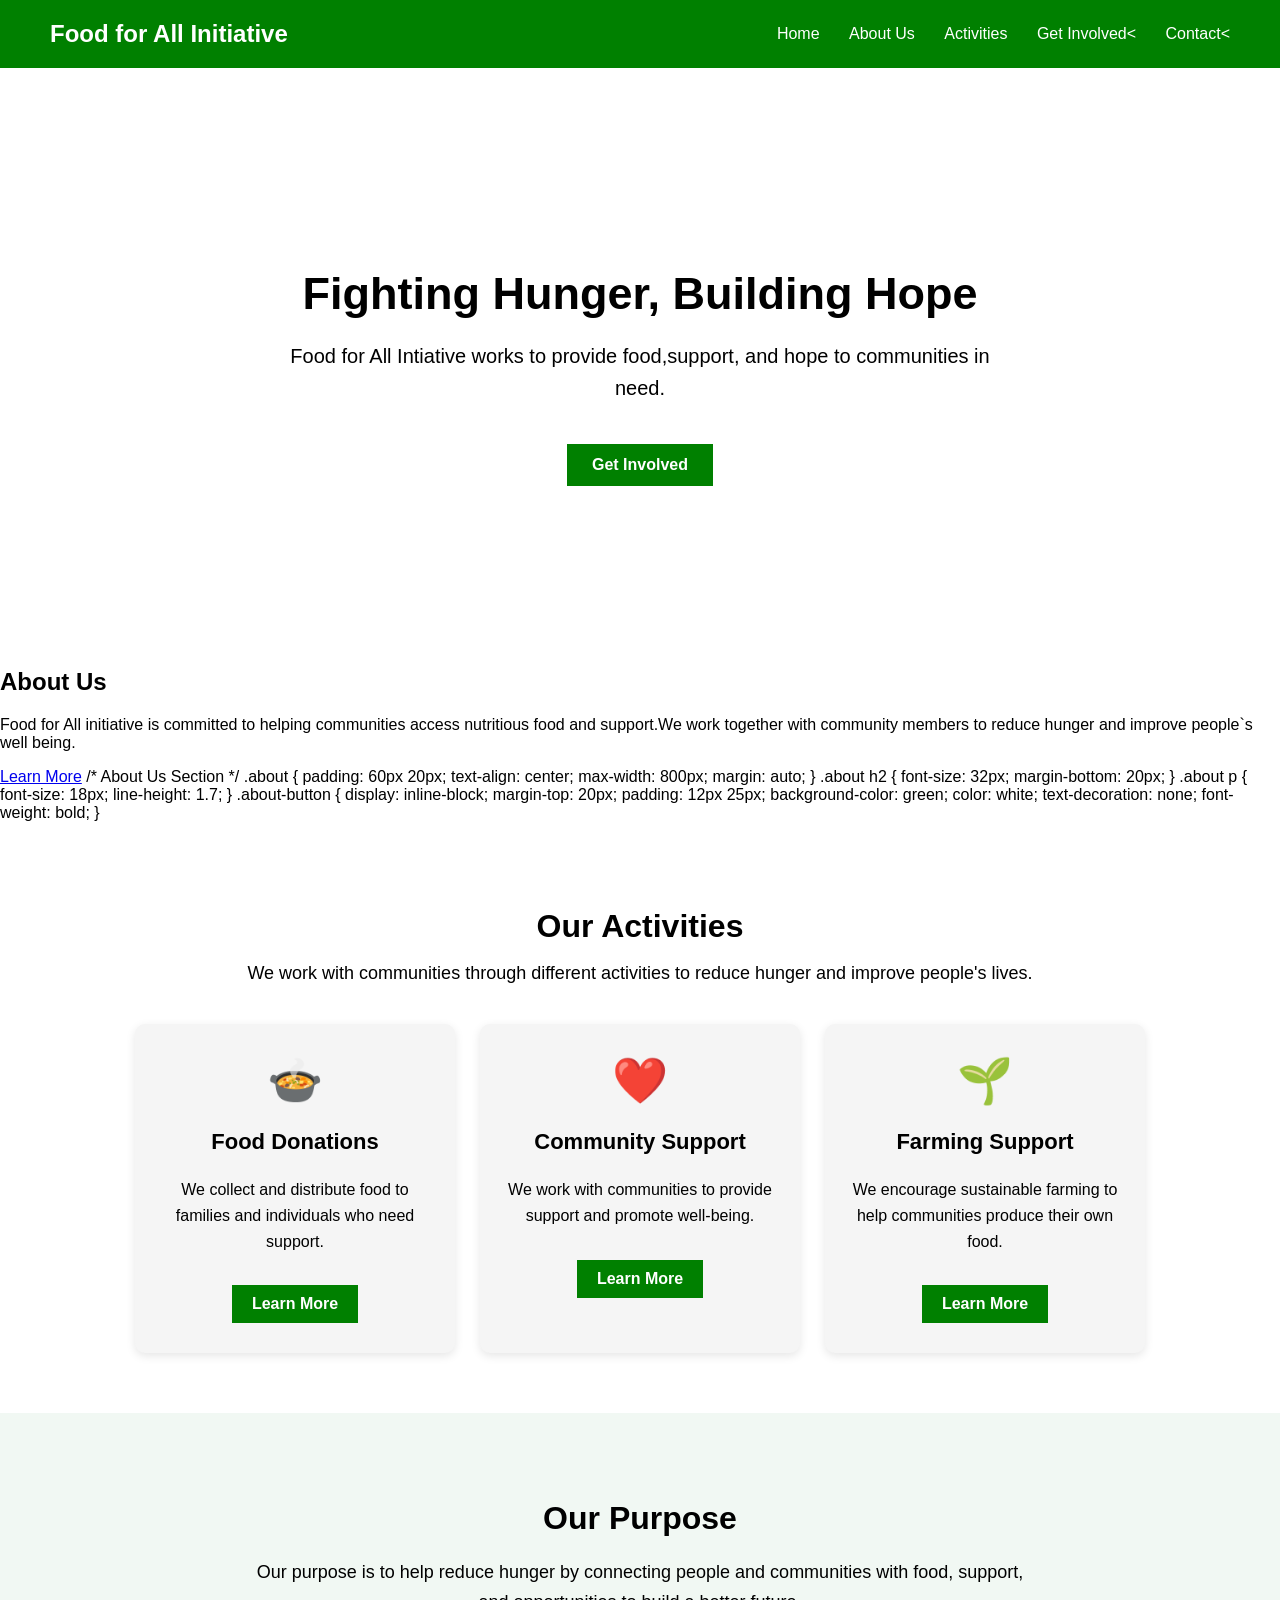
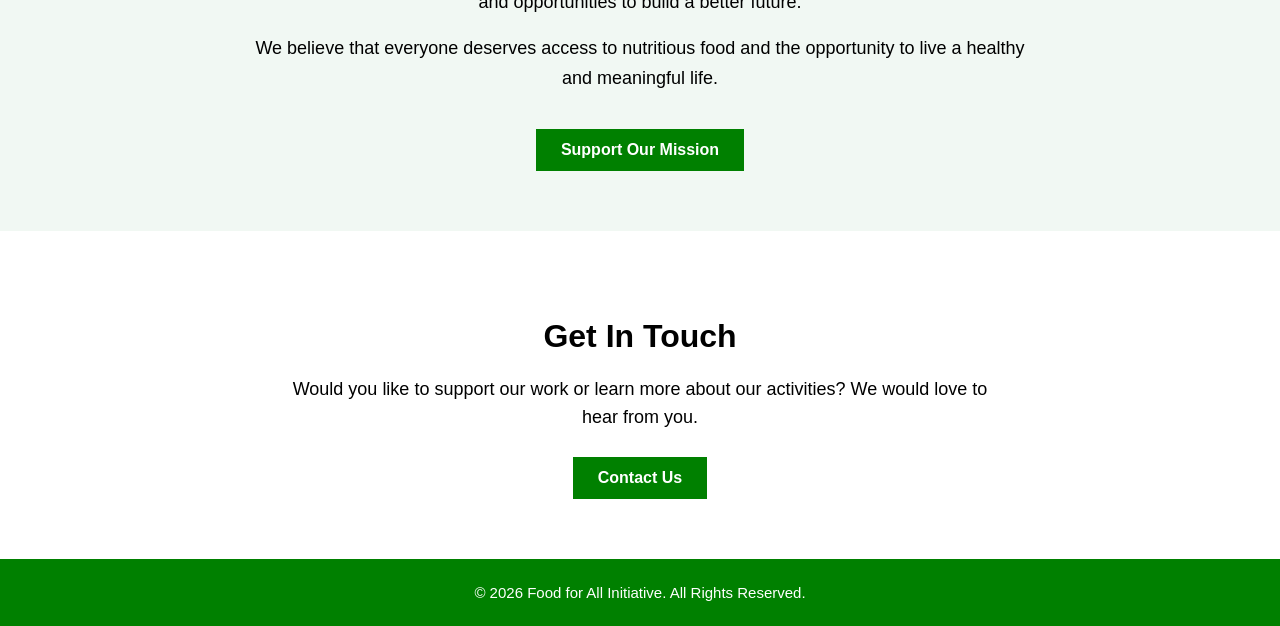
==== index.html @ cef1d058 "Add files via upload" ====
<!DOCTYPE html>
<html lang="en">
    <head>
        <meta charset="UTF-8">
        <meta name="viewport" content="width=device-widith,initial-scale=1.0">
       <title>Food for All Initiative</title>
       <link rel="stylesheet" href="style.css">
       </head>
       <body>
        <!--Header-->
        <header>
            <div class="logo">
                Food for All Initiative
                </div>
                <!--Navigation Menu-->
                <nav>
                    <a href="index.html">Home</a>
                    <a href="#">About Us</a>
                    <a href="#">Activities</a>
                    <a href="#">Get Involved<</a>
                    <a href="#">Contact<</a>
                </nav>
                </header>
                <!--Hero section-->
                <section class="hero">
                    <div class="hero-content">
                        <h1>Fighting Hunger, Building Hope</h1>
                        <p>
                            Food for All Intiative works to provide food,support, and hope to communities in need.
                         </p>
                         <a href="#" class="hero-button" >Get Involved</a>
                         </div>
                         </section>
                       <!--About Us Section--> 
                       <section class="about">
                        <h2>About Us</h2>
                        <p>
                            Food for All initiative is committed to helping communities access nutritious food and support.We work together with community members to reduce hunger and improve people`s well being.
                            </p>
                            <a href="#" class="about-button">Learn More</a>
                            /* About Us Section */
.about {
    padding: 60px 20px;
    text-align: center;
    max-width: 800px;
    margin: auto;
}

.about h2 {
    font-size: 32px;
    margin-bottom: 20px;
}

.about p {
    font-size: 18px;
    line-height: 1.7;
}

.about-button {
    display: inline-block;
    margin-top: 20px;
    padding: 12px 25px;
    background-color: green;
    color: white;
    text-decoration: none;
    font-weight: bold;
}
<!-- Our Activities Section -->
<section class="activities">
    <h2>Our Activities</h2>

    <p class="activities-intro">
        We work with communities through different activities
        to reduce hunger and improve people's lives.
    </p>

    <div class="activity-container">

        <div class="activity-card">
            <div class="icon">🍲</div>
            <h3>Food Donations</h3>
            <p>
                We collect and distribute food to families
                and individuals who need support.
            </p>
            <a href="#" class="activity-button">Learn More</a>
        </div>

        <div class="activity-card">
            <div class="icon">❤️</div>
            <h3>Community Support</h3>
            <p>
                We work with communities to provide support
                and promote well-being.
            </p>
            <a href="#" class="activity-button">Learn More</a>
        </div>

        <div class="activity-card">
            <div class="icon">🌱</div>
            <h3>Farming Support</h3>
            <p>
                We encourage sustainable farming to help
                communities produce their own food.
            </p>
            <a href="#" class="activity-button">Learn More</a>
        </div>

    </div>
</section>
<!-- Purpose Section -->
<section class="purpose">
    <h2>Our Purpose</h2>

    <p>
        Our purpose is to help reduce hunger by connecting
        people and communities with food, support, and
        opportunities to build a better future.
    </p>

    <p>
        We believe that everyone deserves access to nutritious
        food and the opportunity to live a healthy and
        meaningful life.
    </p>

    <a href="#" class="purpose-button">Support Our Mission</a>
</section>
<!-- Contact Section -->
<section class="contact">
    <h2>Get In Touch</h2>

    <p>
        Would you like to support our work or learn more
        about our activities? We would love to hear from you.
    </p>

    <a href="#" class="contact-button">Contact Us</a>
</section>
<!-- Footer -->
<footer>
    <p>&copy; 2026 Food for All Initiative. All Rights Reserved.</p>
</footer>
---- style.css ----
body {
    margin: 0;
    font-family: Arial, sans-serif;
}

header {
    display: flex;
    justify-content: space-between;
    align-items: center;
    padding: 20px 50px;
    background-color: green;
}

.logo {
    color: white;
    font-size: 24px;
    font-weight: bold;
}

nav a {
    color: white;
    text-decoration: none;
    margin-left: 25px;
    font-size: 16px;
}

nav a:hover {
    text-decoration: underline;
}
/* Hero Section */
.hero {
    min-height: 500px;
    display: flex;
    justify-content: center;
    align-items: center;
    text-align: center;
    padding: 40px;
    background-image: url("images/food.jpg");
    background-size: cover;
    background-position: center;
}

.hero-content {
    max-width: 700px;
    padding: 30px;
    background-color: rgba(255, 255, 255, 0.9);
}

.hero h1 {
    font-size: 45px;
    margin-bottom: 20px;
}

.hero p {
    font-size: 20px;
    line-height: 1.6;
}

.hero-button {
    display: inline-block;
    margin-top: 20px;
    padding: 12px 25px;
    background-color: green;
    color: white;
    text-decoration: none;
    font-weight: bold;
}
/* Our Activities Section */
.activities {
    padding: 60px 20px;
    text-align: center;
}

.activities h2 {
    font-size: 32px;
    margin-bottom: 15px;
}

.activities-intro {
    font-size: 18px;
    margin-bottom: 40px;
}

.activity-container {
    display: flex;
    justify-content: center;
    gap: 25px;
    flex-wrap: wrap;
}

.activity-card {
    width: 280px;
    padding: 30px 20px;
    background-color: #f5f5f5;
    border-radius: 10px;
    box-shadow: 0 3px 10px rgba(0, 0, 0, 0.1);
}

.icon {
    font-size: 45px;
    margin-bottom: 15px;
}

.activity-card h3 {
    font-size: 22px;
}

.activity-card p {
    line-height: 1.6;
}

.activity-button {
    display: inline-block;
    margin-top: 15px;
    padding: 10px 20px;
    background-color: green;
    color: white;
    text-decoration: none;
    font-weight: bold;
}
/* Purpose Section */
.purpose {
    padding: 60px 20px;
    text-align: center;
    background-color: #f1f8f3;
}

.purpose h2 {
    font-size: 32px;
    margin-bottom: 20px;
}

.purpose p {
    max-width: 800px;
    margin: 15px auto;
    font-size: 18px;
    line-height: 1.7;
}

.purpose-button {
    display: inline-block;
    margin-top: 20px;
    padding: 12px 25px;
    background-color: green;
    color: white;
    text-decoration: none;
    font-weight: bold;
}
/* Contact Section */
.contact {
    padding: 60px 20px;
    text-align: center;
}

.contact h2 {
    font-size: 32px;
    margin-bottom: 20px;
}

.contact p {
    font-size: 18px;
    line-height: 1.6;
    max-width: 700px;
    margin: auto;
}

.contact-button {
    display: inline-block;
    margin-top: 25px;
    padding: 12px 25px;
    background-color: green;
    color: white;
    text-decoration: none;
    font-weight: bold;
}
/* Footer */
footer {
    padding: 25px;
    text-align: center;
    background-color: green;
    color: white;
}

footer p {
    margin: 0;
    font-size: 15px;
}
/* Responsive Design */
@media (max-width: 768px) {

    header {
        flex-direction: column;
        padding: 20px;
    }

    nav {
        margin-top: 15px;
    }

    nav a {
        display: inline-block;
        margin: 5px;
    }

    .hero {
        min-height: 400px;
        padding: 20px;
    }

    .hero h1 {
        font-size: 32px;
    }

    .hero p {
        font-size: 17px;
    }

    .activity-container {
        flex-direction: column;
        align-items: center;
    }

    .activity-card {
        width: 80%;
    }
}
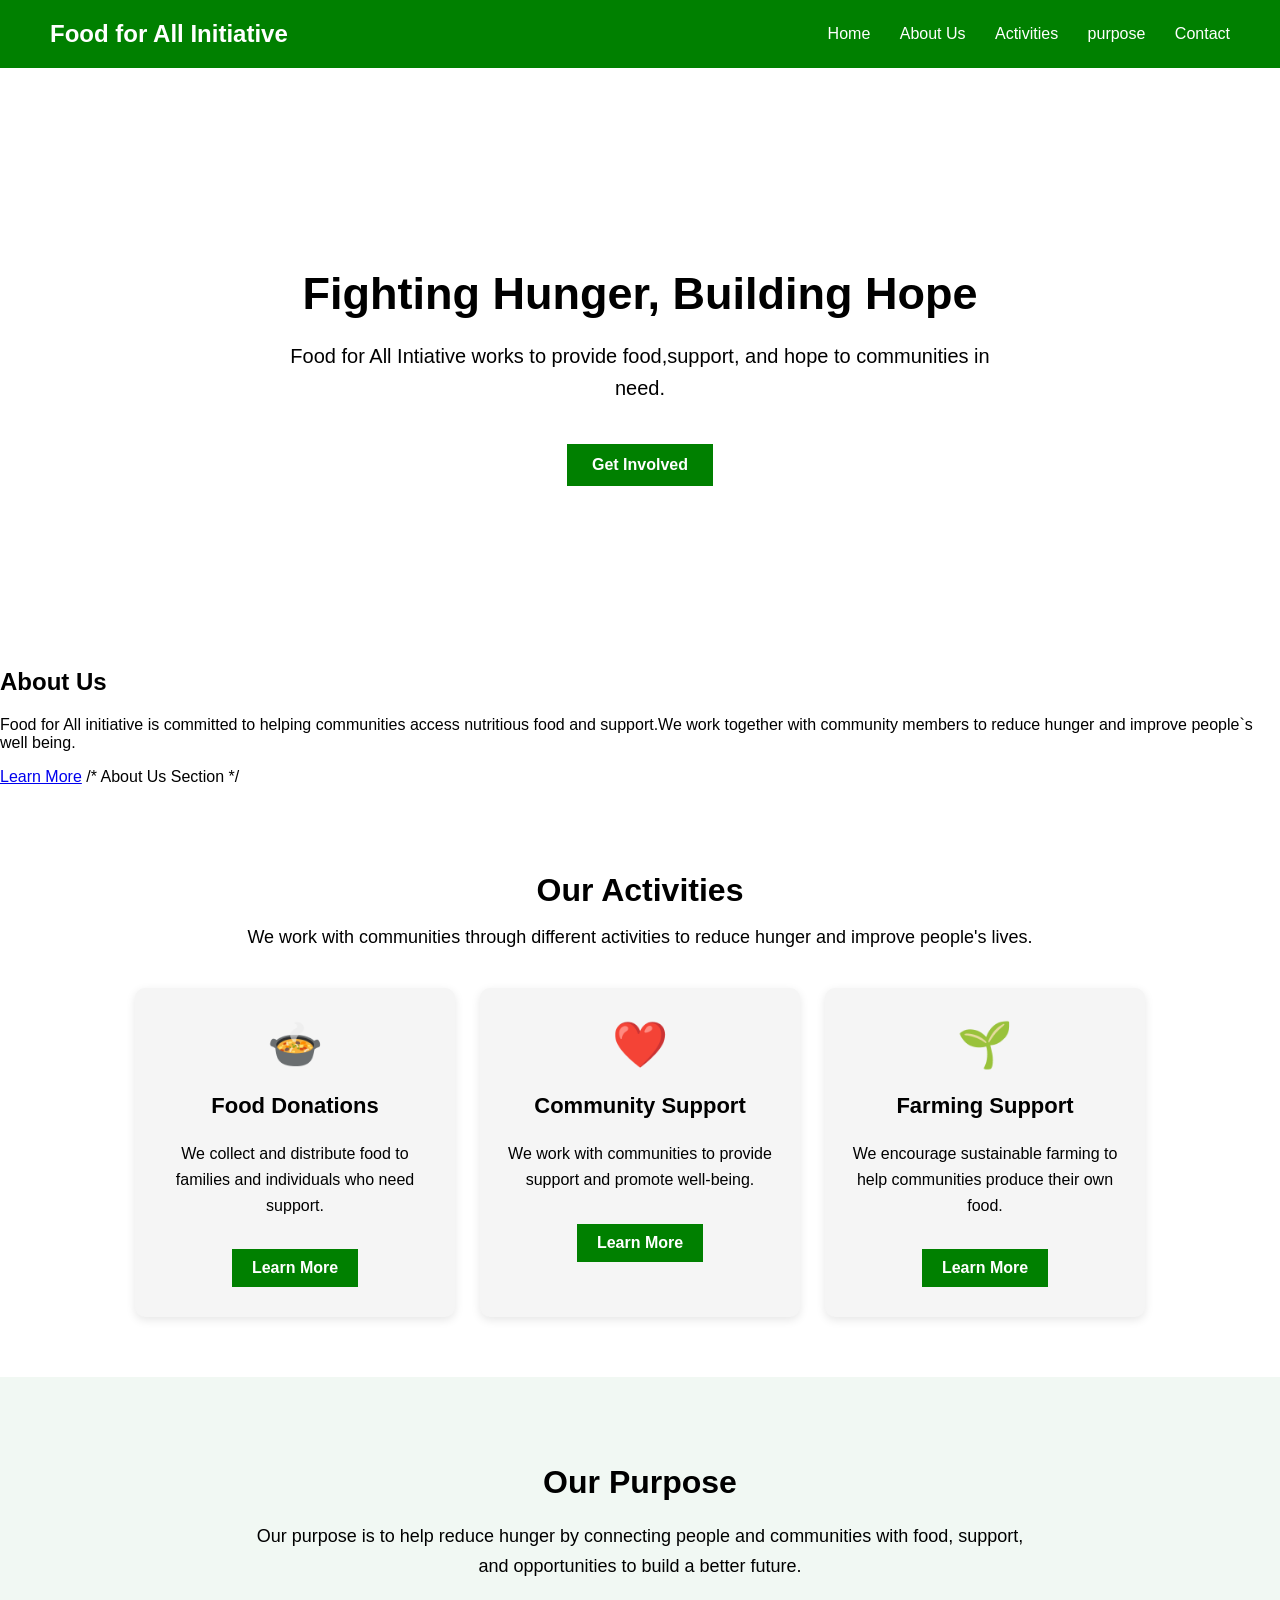
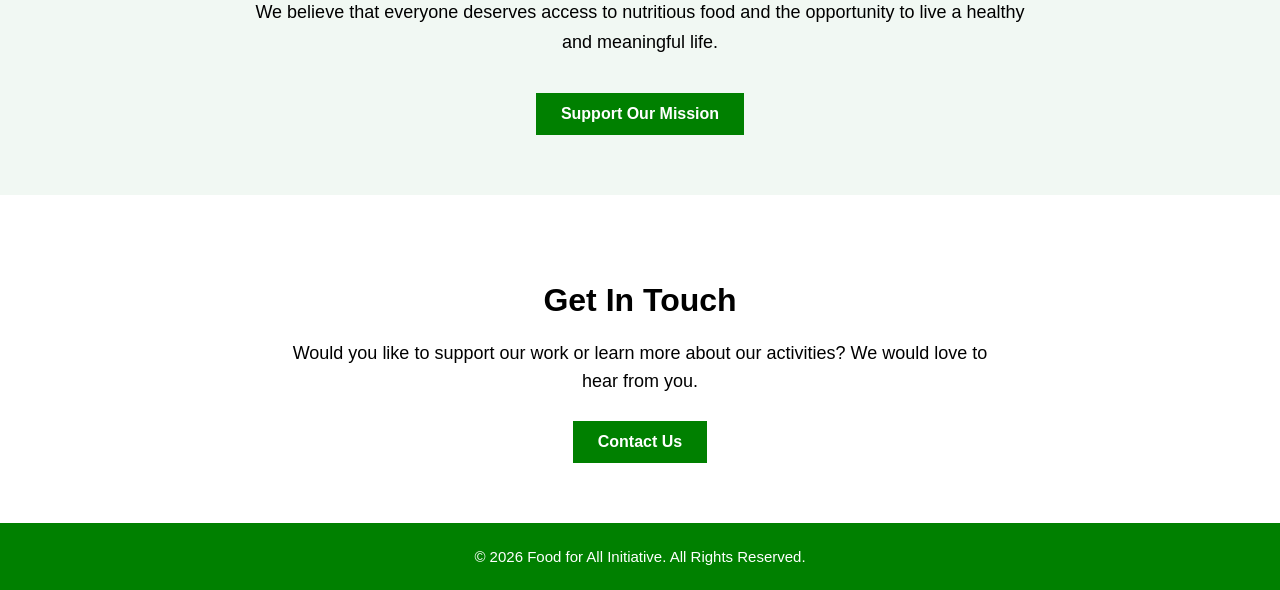
==== commit b96e735a: "Add files via upload" ====
--- a/index.html
+++ b/index.html
@@ -15,10 +15,10 @@
                 <!--Navigation Menu-->
                 <nav>
                     <a href="index.html">Home</a>
-                    <a href="#">About Us</a>
-                    <a href="#">Activities</a>
-                    <a href="#">Get Involved<</a>
-                    <a href="#">Contact<</a>
+                    <a href="#about">About Us</a>
+                    <a href="#activities">Activities</a>
+                    <a href="#purpose">purpose</a>
+                    <a href="#contact">Contact</a>
                 </nav>
                 </header>
                 <!--Hero section-->
@@ -32,41 +32,16 @@
                          </div>
                          </section>
                        <!--About Us Section--> 
-                       <section class="about">
+                       <section id="about" class="about">
                         <h2>About Us</h2>
                         <p>
                             Food for All initiative is committed to helping communities access nutritious food and support.We work together with community members to reduce hunger and improve people`s well being.
                             </p>
-                            <a href="#" class="about-button">Learn More</a>
+                            <a href="#about" class="about-button">Learn More</a>
                             /* About Us Section */
-.about {
-    padding: 60px 20px;
-    text-align: center;
-    max-width: 800px;
-    margin: auto;
-}
 
-.about h2 {
-    font-size: 32px;
-    margin-bottom: 20px;
-}
-
-.about p {
-    font-size: 18px;
-    line-height: 1.7;
-}
-
-.about-button {
-    display: inline-block;
-    margin-top: 20px;
-    padding: 12px 25px;
-    background-color: green;
-    color: white;
-    text-decoration: none;
-    font-weight: bold;
-}
 <!-- Our Activities Section -->
-<section class="activities">
+<section id="activities" class="activities">
     <h2>Our Activities</h2>
 
     <p class="activities-intro">
@@ -109,7 +84,7 @@
     </div>
 </section>
 <!-- Purpose Section -->
-<section class="purpose">
+<section id="purpose"class="purpose">
     <h2>Our Purpose</h2>
 
     <p>
@@ -127,7 +102,7 @@
     <a href="#" class="purpose-button">Support Our Mission</a>
 </section>
 <!-- Contact Section -->
-<section class="contact">
+<section id="contact" class="contact">
     <h2>Get In Touch</h2>
 
     <p>
@@ -135,7 +110,7 @@
         about our activities? We would love to hear from you.
     </p>
 
-    <a href="#" class="contact-button">Contact Us</a>
+    <a href="#contact" class="contact-button">Contact Us</a>
 </section>
 <!-- Footer -->
 <footer>
